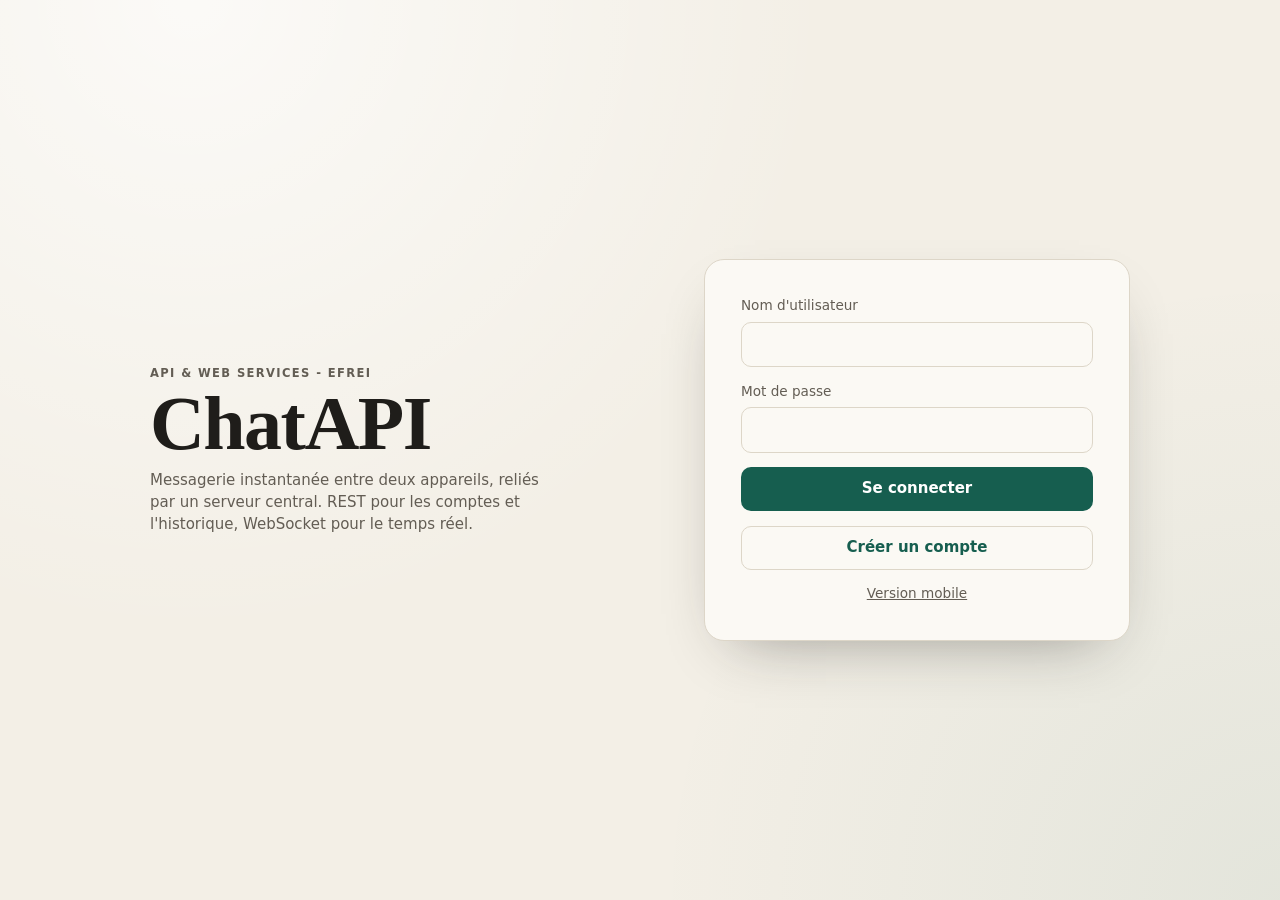
==== chatapi/src/main/resources/static/desktop.html @ 5660781f "Ajoute les clients web mobile et bureau" ====
<!DOCTYPE html>
<html lang="fr">
<head>
    <meta charset="utf-8">
    <meta name="viewport" content="width=device-width, initial-scale=1">
    <title>ChatAPI - bureau</title>
    <link rel="stylesheet" href="chat.css">
    <link rel="stylesheet" href="desktop.css">
</head>
<body>

<section id="vue-connexion" class="connexion">
    <div class="marque">
        <p class="surtitre">API &amp; Web Services - EFREI</p>
        <h1>ChatAPI</h1>
        <p class="accroche">Messagerie instantanée entre deux appareils, reliés par un serveur central.
            REST pour les comptes et l'historique, WebSocket pour le temps réel.</p>
    </div>
    <form id="form-connexion">
        <label>Nom d'utilisateur
            <input id="username" autocomplete="username" required>
        </label>
        <label>Mot de passe
            <input id="password" type="password" autocomplete="current-password" required>
        </label>
        <button type="submit">Se connecter</button>
        <button type="button" id="bouton-creer" class="secondaire">Créer un compte</button>
        <a class="autre-version" href="mobile.html">Version mobile</a>
    </form>
</section>

<section id="vue-chat" hidden>
    <aside class="panneau-contacts">
        <header class="entete-contacts">
            <div>
                <p class="surtitre">Connecté en tant que</p>
                <p id="moi" class="nom-moi"></p>
            </div>
            <button type="button" id="bouton-deconnexion" class="lien">Déconnexion</button>
        </header>
        <h2 class="surtitre titre-liste">Conversations</h2>
        <ul id="liste-utilisateurs"></ul>
    </aside>
    <main class="panneau-conversation">
        <p class="vide">Choisissez un contact pour afficher la conversation.</p>
        <header class="entete-conversation">
            <button type="button" id="bouton-retour" class="retour" aria-label="Fermer la conversation"></button>
            <div>
                <h2 id="titre-conversation"></h2>
                <p class="sous-titre">
                    <span id="saisie" hidden>écrit un message</span><span id="etat-conversation"></span>
                </p>
            </div>
            <p class="raccourci">Échap pour fermer</p>
        </header>
        <div id="messages" role="log" aria-live="polite"></div>
        <form id="form-message" class="composeur">
            <input id="contenu" maxlength="2000" autocomplete="off" placeholder="Écrire un message" aria-label="Message" disabled>
            <button type="submit" disabled>Envoyer</button>
        </form>
    </main>
</section>

<p id="statut" role="status"></p>

<script src="chat.js"></script>
</body>
</html>
---- chatapi/src/main/resources/static/chat.css ----
/* Thème commun aux deux clients : couleurs, typographie et composants.
   La disposition propre à chaque appareil est dans mobile.css et desktop.css. */

:root {
    --papier: #f3efe6;
    --papier-clair: #fbf9f4;
    --encre: #1f1d1a;
    --encre-douce: #635d54;
    --trait: #ddd6c8;
    --accent: #165e4f;
    --accent-fonce: #0e463a;
    --accent-voile: #e1ebe6;
    --alerte: #a33a22;
    --en-ligne: #2f9e6e;
    --hors-ligne: #b9b2a5;
    /* Polices déjà installées sur les appareils : la démonstration fonctionne sans accès à Internet. */
    --serif: "Iowan Old Style", "Palatino Linotype", "Book Antiqua", Palatino, Georgia, serif;
    --sans: "Segoe UI", "Helvetica Neue", Roboto, system-ui, sans-serif;
    --rayon: 16px;
    --ombre: 0 24px 60px -30px rgb(31 29 26 / 0.45);
}

* {
    box-sizing: border-box;
}

[hidden] {
    display: none !important;
}

body {
    margin: 0;
    font: 15px/1.45 var(--sans);
    color: var(--encre);
    background:
        radial-gradient(circle at 15% 0%, rgb(255 255 255 / 0.7), transparent 45%),
        radial-gradient(circle at 100% 100%, rgb(22 94 79 / 0.07), transparent 40%),
        var(--papier);
    -webkit-font-smoothing: antialiased;
}

h1, h2, .nom, .nom-moi, .avatar, .vide {
    font-family: var(--serif);
}

button, input {
    font: inherit;
    color: inherit;
}

input {
    width: 100%;
    padding: 0.75rem 0.9rem;
    border: 1px solid var(--trait);
    border-radius: 10px;
    background: var(--papier-clair);
}

input:focus-visible, button:focus-visible, a:focus-visible {
    outline: 2px solid var(--accent);
    outline-offset: 2px;
}

button {
    min-height: 44px;
    padding: 0 1.1rem;
    border: 0;
    border-radius: 10px;
    background: var(--accent);
    color: #fff;
    font-weight: 600;
    cursor: pointer;
    transition: background-color 0.15s, transform 0.1s;
}

button:hover {
    background: var(--accent-fonce);
}

button:active {
    transform: scale(0.98);
}

button:disabled {
    opacity: 0.45;
    cursor: default;
    transform: none;
}

button.secondaire {
    background: transparent;
    color: var(--accent);
    border: 1px solid var(--trait);
}

button.secondaire:hover {
    background: var(--accent-voile);
}

button.lien {
    min-height: auto;
    padding: 0.25rem;
    background: none;
    color: var(--encre-douce);
    font-weight: 500;
    text-decoration: underline;
    text-underline-offset: 3px;
}

.surtitre {
    margin: 0;
    font-size: 0.72rem;
    font-weight: 600;
    letter-spacing: 0.12em;
    text-transform: uppercase;
    color: var(--encre-douce);
}

/* Connexion */
.connexion h1 {
    margin: 0.2rem 0 0.6rem;
    font-size: clamp(2.8rem, 9vw, 4.75rem);
    font-weight: 600;
    letter-spacing: -0.02em;
    line-height: 1;
}

.accroche {
    margin: 0;
    max-width: 26rem;
    color: var(--encre-douce);
}

#form-connexion {
    display: flex;
    flex-direction: column;
    gap: 0.9rem;
}

#form-connexion label {
    display: flex;
    flex-direction: column;
    gap: 0.35rem;
    font-size: 0.85rem;
    color: var(--encre-douce);
}

.autre-version {
    align-self: center;
    font-size: 0.85rem;
    color: var(--encre-douce);
}

/* Liste des contacts */
#liste-utilisateurs {
    list-style: none;
    margin: 0;
    padding: 0;
}

.contact {
    width: 100%;
    min-height: 64px;
    display: flex;
    align-items: center;
    gap: 0.85rem;
    padding: 0.65rem 1.25rem;
    border-radius: 0;
    background: none;
    color: inherit;
    font-weight: normal;
    text-align: left;
}

.contact:hover {
    background: var(--accent-voile);
}

.contact.actif {
    background: var(--accent-voile);
    box-shadow: inset 3px 0 0 var(--accent);
}

.avatar {
    position: relative;
    flex: none;
    width: 42px;
    height: 42px;
    display: grid;
    place-items: center;
    border-radius: 50%;
    background: var(--encre);
    color: var(--papier);
    font-size: 1.15rem;
    text-transform: uppercase;
}

.pastille {
    position: absolute;
    right: -1px;
    bottom: -1px;
    width: 13px;
    height: 13px;
    border: 2px solid var(--papier-clair);
    border-radius: 50%;
    background: var(--hors-ligne);
}

.pastille.en-ligne {
    background: var(--en-ligne);
}

.identite {
    display: flex;
    flex-direction: column;
    min-width: 0;
}

.identite .nom {
    overflow: hidden;
    font-size: 1.08rem;
    text-overflow: ellipsis;
    white-space: nowrap;
}

.identite .etat {
    font-size: 0.8rem;
    color: var(--encre-douce);
}

.non-lus {
    margin-left: auto;
    min-width: 1.5rem;
    height: 1.5rem;
    display: grid;
    place-items: center;
    padding: 0 0.45rem;
    border-radius: 999px;
    background: var(--accent);
    color: #fff;
    font-size: 0.75rem;
    font-weight: 700;
}

.liste-vide {
    padding: 1.25rem;
    color: var(--encre-douce);
    font-style: italic;
}

/* Conversation */
.entete-conversation {
    display: flex;
    align-items: center;
    gap: 0.6rem;
}

.entete-conversation h2 {
    margin: 0;
    font-size: 1.3rem;
    font-weight: 600;
}

.sous-titre {
    margin: 0;
    min-height: 1.1rem;
    font-size: 0.8rem;
    color: var(--encre-douce);
}

#saisie {
    color: var(--accent);
    font-style: italic;
}

/* Pendant que l'interlocuteur écrit, l'indicateur remplace son état de connexion. */
#saisie:not([hidden]) + #etat-conversation {
    display: none;
}

.retour {
    width: 44px;
    padding: 0;
    background: none;
    color: var(--encre);
}

.retour:hover {
    background: var(--accent-voile);
}

/* Chevron dessiné en CSS : deux bordures d'un carré tourné. */
.retour::before {
    content: "";
    display: inline-block;
    width: 10px;
    height: 10px;
    margin-left: 4px;
    border-bottom: 2px solid currentColor;
    border-left: 2px solid currentColor;
    transform: rotate(45deg);
}

#messages {
    display: flex;
    flex-direction: column;
    gap: 0.35rem;
    overflow-y: auto;
}

.jour {
    align-self: center;
    margin: 0.9rem 0 0.4rem;
    padding: 0.2rem 0.75rem;
    border: 1px solid var(--trait);
    border-radius: 999px;
    background: var(--papier-clair);
    font-size: 0.75rem;
    color: var(--encre-douce);
}

.bulle {
    max-width: min(75%, 34rem);
    padding: 0.5rem 0.8rem 0.35rem;
    border: 1px solid var(--trait);
    border-radius: var(--rayon);
    background: var(--papier-clair);
    overflow-wrap: anywhere;
    animation: apparition 0.18s ease-out;
}

.bulle.autre {
    align-self: flex-start;
    border-bottom-left-radius: 4px;
}

.bulle.moi {
    align-self: flex-end;
    border-color: var(--accent);
    border-bottom-right-radius: 4px;
    background: var(--accent);
    color: #fff;
}

.bulle p {
    margin: 0;
    white-space: pre-wrap;
}

.bulle small {
    display: block;
    margin-top: 0.15rem;
    font-size: 0.7rem;
    text-align: right;
    opacity: 0.72;
}

.composeur {
    display: flex;
    gap: 0.5rem;
}

.composeur input {
    flex: 1;
    min-width: 0;
    border-radius: 999px;
}

.composeur button {
    border-radius: 999px;
}

.vide {
    color: var(--encre-douce);
    font-style: italic;
}

/* Notification temporaire */
#statut {
    position: fixed;
    z-index: 10;
    left: 50%;
    bottom: calc(5.5rem + env(safe-area-inset-bottom));
    max-width: calc(100% - 2rem);
    margin: 0;
    padding: 0.55rem 1rem;
    border-radius: 10px;
    background: var(--encre);
    color: var(--papier);
    font-size: 0.9rem;
    box-shadow: 0 8px 24px rgb(0 0 0 / 0.18);
    transform: translateX(-50%);
    /* Fondu seul : une translation dans l'animation écraserait le centrage par transform. */
    animation: fondu 0.2s ease-out;
}

#statut:empty {
    display: none;
}

#statut.erreur {
    background: var(--alerte);
}

@keyframes apparition {
    from {
        opacity: 0;
        transform: translateY(4px);
    }
}

@keyframes fondu {
    from {
        opacity: 0;
    }
}

@media (prefers-reduced-motion: reduce) {
    *, *::before, *::after {
        animation: none !important;
        transition: none !important;
    }
}
---- chatapi/src/main/resources/static/desktop.css ----
/* Client bureau : contacts et conversation côte à côte, dans un cadre centré sur l'écran. */

body {
    min-height: 100vh;
    display: grid;
    place-items: center;
    padding: 2rem;
}

/* Connexion : présentation à gauche, formulaire à droite. */
.connexion {
    width: min(980px, 100%);
    display: grid;
    grid-template-columns: 1.15fr 1fr;
    align-items: center;
    gap: 4rem;
}

#form-connexion {
    padding: 2.25rem;
    border: 1px solid var(--trait);
    border-radius: 20px;
    background: var(--papier-clair);
    box-shadow: var(--ombre);
}

/* Messagerie */
#vue-chat {
    width: min(1180px, 100%);
    height: min(820px, calc(100vh - 4rem));
    display: grid;
    grid-template-columns: 320px 1fr;
    overflow: hidden;
    border: 1px solid var(--trait);
    border-radius: 20px;
    background: var(--papier-clair);
    box-shadow: var(--ombre);
}

.panneau-contacts {
    min-height: 0;
    display: flex;
    flex-direction: column;
    border-right: 1px solid var(--trait);
    background: var(--papier);
}

.entete-contacts {
    display: flex;
    justify-content: space-between;
    align-items: flex-end;
    padding: 1.6rem 1.25rem 1.1rem;
}

.nom-moi {
    margin: 0.1rem 0 0;
    font-size: 1.6rem;
    font-weight: 600;
}

.titre-liste {
    padding: 0 1.25rem 0.5rem;
}

#liste-utilisateurs {
    flex: 1;
    overflow-y: auto;
}

.panneau-conversation {
    min-width: 0;
    min-height: 0;
    display: flex;
    flex-direction: column;
}

/* Sans conversation ouverte, seul le message d'invitation est affiché. */
.panneau-conversation .vide {
    margin: auto;
    font-size: 1.25rem;
}

body.conversation-ouverte .vide,
body:not(.conversation-ouverte) .entete-conversation,
body:not(.conversation-ouverte) #messages,
body:not(.conversation-ouverte) .composeur {
    display: none;
}

/* La fermeture passe par la touche Échap ; le bouton retour reste réservé au mobile. */
.retour {
    display: none;
}

.entete-conversation {
    padding: 1.1rem 1.75rem;
    border-bottom: 1px solid var(--trait);
}

.raccourci {
    margin: 0 0 0 auto;
    font-size: 0.75rem;
    color: var(--encre-douce);
}

#messages {
    flex: 1;
    padding: 1.25rem 1.75rem;
    background: var(--papier);
}

.composeur {
    padding: 1rem 1.75rem;
    border-top: 1px solid var(--trait);
}

.composeur button {
    padding: 0 1.6rem;
}

/* Fenêtre étroite : on resserre sans changer de disposition (le client mobile existe pour les téléphones). */
@media (max-width: 860px) {
    body {
        padding: 0;
    }

    .connexion {
        grid-template-columns: 1fr;
        gap: 2rem;
        padding: 2rem 1.5rem;
    }

    #vue-chat {
        height: 100vh;
        grid-template-columns: 240px 1fr;
        border: 0;
        border-radius: 0;
    }
}
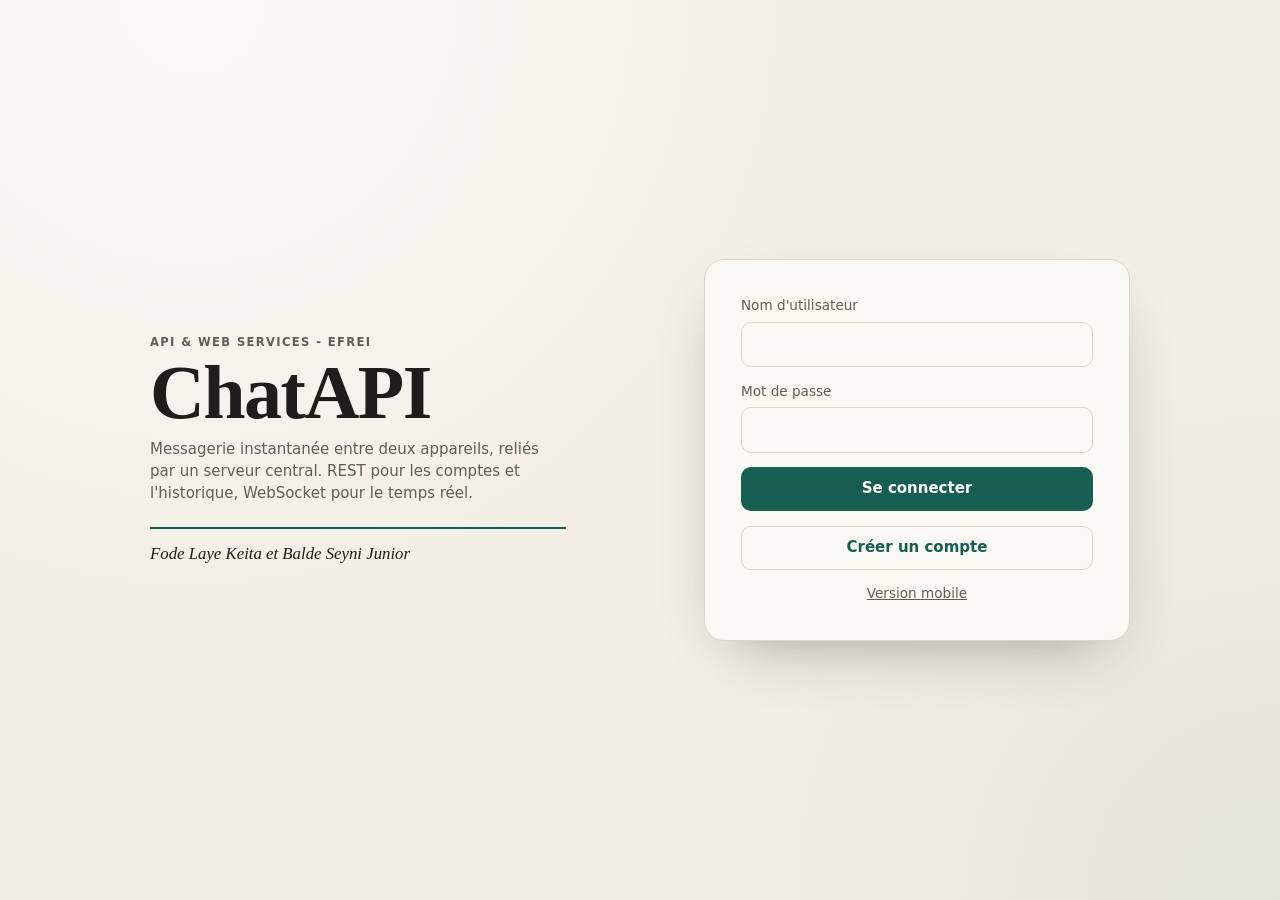
==== commit 3034973c: "Ajoute les noms des auteurs sur l'écran d'accueil et dans le README" ====
--- a/chatapi/src/main/resources/static/desktop.html
+++ b/chatapi/src/main/resources/static/desktop.html
@@ -15,6 +15,7 @@
         <h1>ChatAPI</h1>
         <p class="accroche">Messagerie instantanée entre deux appareils, reliés par un serveur central.
             REST pour les comptes et l'historique, WebSocket pour le temps réel.</p>
+        <p class="auteurs">Fode Laye Keita et Balde Seyni Junior</p>
     </div>
     <form id="form-connexion">
         <label>Nom d'utilisateur
--- a/chatapi/src/main/resources/static/chat.css
+++ b/chatapi/src/main/resources/static/chat.css
@@ -145,6 +145,17 @@
     color: var(--encre-douce);
 }
 
+/* Signature des auteurs : filet d'accent et serif, comme les titres. */
+.auteurs {
+    margin: 1.4rem 0 0;
+    padding-top: 0.8rem;
+    max-width: 26rem;
+    border-top: 2px solid var(--accent);
+    font-family: var(--serif);
+    font-size: 1.05rem;
+    font-style: italic;
+}
+
 .autre-version {
     align-self: center;
     font-size: 0.85rem;
